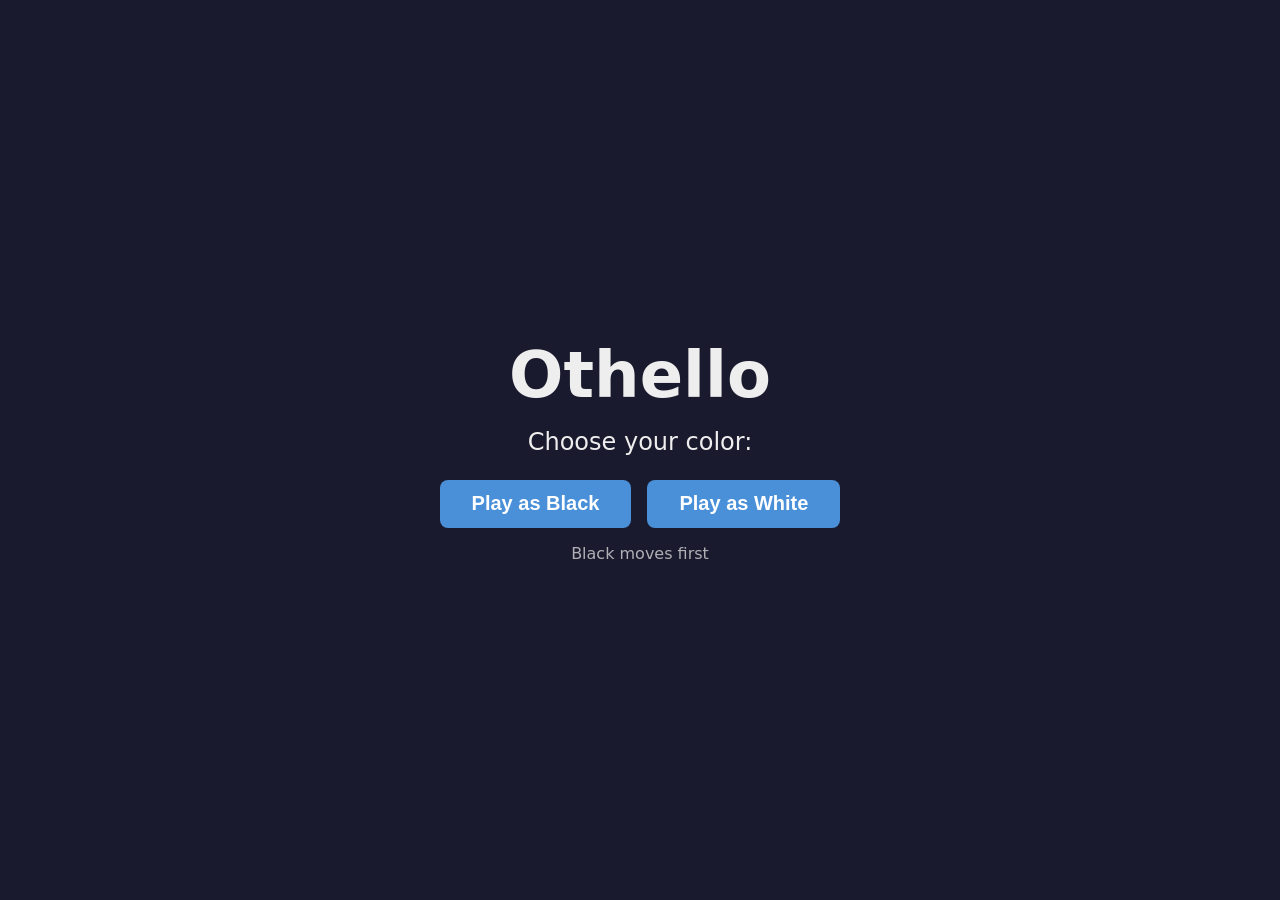
==== static/index.html @ 9faa06e0 "Move non-generated static files to static directory.  www is now completely generated and the entire" ====
<!DOCTYPE html>
<html lang="en">
<head>
  <meta charset="UTF-8">
  <meta name="viewport" content="width=device-width, initial-scale=1">
  <title>Othello</title>
  <link rel="stylesheet" href="./style.css">
</head>
<body>

  <!-- Screen 1: Color Selection -->
  <div id="screen-select" class="screen active">
    <h1>Othello</h1>
    <p class="prompt">Choose your color:</p>
    <div class="color-buttons">
      <button id="btn-black" class="color-btn">Play as Black</button>
      <button id="btn-white" class="color-btn">Play as White</button>
    </div>
    <p class="note">Black moves first</p>
  </div>

  <!-- Screen 2: Game Board -->
  <div id="screen-game" class="screen">
    <div class="game-layout">
      <div class="score-bar">
        <span id="score-black">Black: 2</span>
        <span id="score-white">White: 2</span>
      </div>
      <div class="board-area">
        <canvas id="board-canvas"></canvas>
      </div>
      <div class="status-bar">
        <span id="status-text">Thinking...</span>
      </div>
    </div>
  </div>

  <!-- Screen 3: Game Over -->
  <div id="screen-over" class="screen">
    <h2 id="result-text">You win!</h2>
    <p id="final-score">Final score: Black 32 - White 32</p>
    <button id="btn-play-again" class="color-btn">Play Again</button>
  </div>

  <script type="module" src="./main.js"></script>
</body>
</html>
---- static/style.css ----
/* www/style.css */

*, *::before, *::after { box-sizing: border-box; margin: 0; padding: 0; }

html, body {
  height: 100%;
  font-family: system-ui, sans-serif;
  background: #1a1a2e;
  color: #eee;
  overflow: hidden; /* no scroll — everything fits in viewport */
}

/* ── Screen management ───────────────────────────────────────── */
.screen { display: none; }
.screen.active { display: flex; flex-direction: column; align-items: center;
                 justify-content: center; height: 100dvh; }

/* ── Color selection screen ──────────────────────────────────── */
h1 { font-size: clamp(2rem, 8vw, 4rem); margin-bottom: 1rem; }
.prompt { font-size: clamp(1rem, 4vw, 1.5rem); margin-bottom: 1.5rem; }
.note   { font-size: clamp(0.8rem, 3vw, 1rem); margin-top: 1rem; opacity: 0.7; }

.color-buttons { display: flex; gap: 1rem; flex-wrap: wrap; justify-content: center; }

.color-btn {
  min-width: 48px; min-height: 48px;
  padding: 0.75rem 2rem;
  font-size: clamp(1rem, 4vw, 1.25rem);
  border: none; border-radius: 8px; cursor: pointer;
  background: #4a90d9; color: #fff; font-weight: bold;
  transition: background 0.15s;
}
.color-btn:hover { background: #357abd; }

/* ── Game layout — portrait (default) ───────────────────────── */
.game-layout {
  display: flex;
  flex-direction: column;
  height: 100dvh;
  width: 100%;
  align-items: center;
}

.score-bar, .status-bar {
  width: 100%;
  padding: 0.5rem 1rem;
  font-size: clamp(1rem, 3vw, 1.25rem);
  text-align: center;
  flex-shrink: 0;
}
.score-bar { display: flex; justify-content: space-around; gap: 1rem; }

.board-area {
  flex: 1;
  display: flex;
  align-items: center;
  justify-content: center;
  width: 100%;
  overflow: hidden;
}

#board-canvas {
  /* Square: limited by available width OR available height, whichever is smaller */
  width:  min(100%, 100cqh);
  height: min(100%, 100cqw);
  aspect-ratio: 1;
  touch-action: none; /* prevent scroll-on-drag on mobile */
}

/* ── Game layout — landscape ─────────────────────────────────── */
@media (orientation: landscape) {
  .game-layout {
    display: grid;
    grid-template-columns: auto 1fr;
    grid-template-rows: 1fr 1fr;
  }

  /* Board spans both rows on the left */
  .board-area {
    grid-column: 1;
    grid-row: 1 / 3;
    height: 100dvh;
    width: auto;
  }
  #board-canvas {
    width: auto;
    height: 100dvh;
    aspect-ratio: 1;
  }

  /* Score and status stack in the right column */
  .score-bar {
    grid-column: 2;
    grid-row: 1;
    width: auto;
    padding: 1rem;
    align-self: end;
  }
  .status-bar {
    grid-column: 2;
    grid-row: 2;
    width: auto;
    padding: 1rem;
    align-self: start;
  }
}

/* ── Game over screen ────────────────────────────────────────── */
#screen-over h2   { font-size: clamp(1.5rem, 6vw, 3rem); margin-bottom: 1rem; }
#screen-over p    { font-size: clamp(1rem, 4vw, 1.5rem); margin-bottom: 2rem; }
#btn-play-again   { width: min(80vw, 300px); }
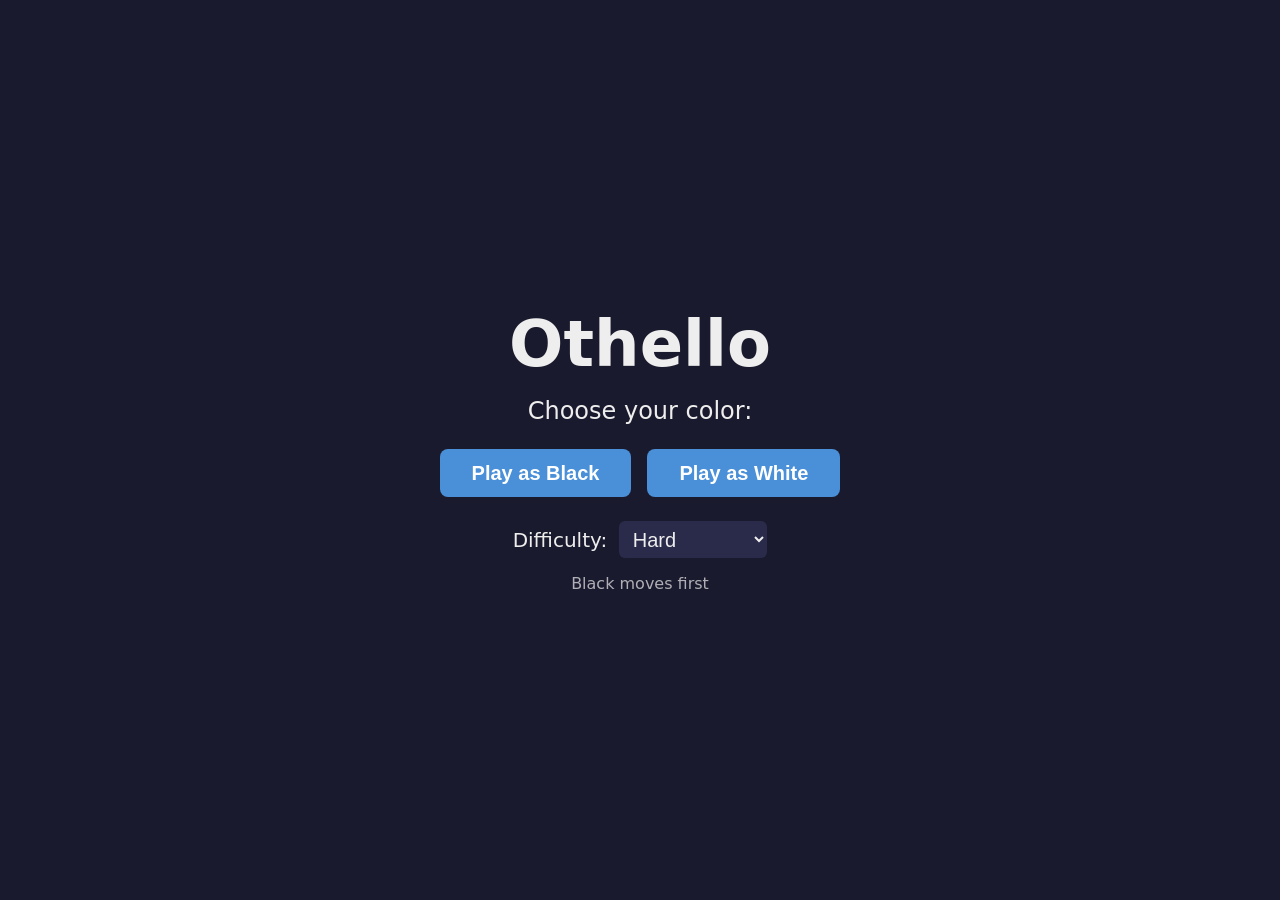
==== commit 3d4615af: "Add levels from easy to mega-brutal (default to hard).  Add an emoji which is happy when the min-max" ====
--- a/static/index.html
+++ b/static/index.html
@@ -16,6 +16,16 @@
       <button id="btn-black" class="color-btn">Play as Black</button>
       <button id="btn-white" class="color-btn">Play as White</button>
     </div>
+    <div class="difficulty-row">
+      <label for="difficulty">Difficulty:</label>
+      <select id="difficulty">
+        <option value="2">Easy</option>
+        <option value="3">Medium</option>
+        <option value="5" selected>Hard</option>
+        <option value="7">Brutal</option>
+        <option value="10">Mega-Brutal</option>
+      </select>
+    </div>
     <p class="note">Black moves first</p>
   </div>
 
@@ -24,6 +34,7 @@
     <div class="game-layout">
       <div class="score-bar">
         <span id="score-black">Black: 2</span>
+        <span id="ai-emoji"></span>
         <span id="score-white">White: 2</span>
       </div>
       <div class="board-area">
--- a/static/style.css
+++ b/static/style.css
@@ -32,6 +32,21 @@
 }
 .color-btn:hover { background: #357abd; }
 
+.difficulty-row {
+  display: flex; align-items: center; gap: 0.75rem;
+  margin-top: 1.5rem;
+  font-size: clamp(1rem, 4vw, 1.25rem);
+}
+.difficulty-row select {
+  font-size: inherit;
+  padding: 0.4rem 0.6rem;
+  border-radius: 6px;
+  border: none;
+  background: #2a2a4a;
+  color: #eee;
+  cursor: pointer;
+}
+
 /* ── Game layout — portrait (default) ───────────────────────── */
 .game-layout {
   display: flex;
@@ -48,7 +63,8 @@
   text-align: center;
   flex-shrink: 0;
 }
-.score-bar { display: flex; justify-content: space-around; gap: 1rem; }
+.score-bar { display: flex; justify-content: space-around; gap: 1rem; align-items: center; }
+#ai-emoji { font-size: clamp(1.5rem, 5vw, 2.5rem); line-height: 1; }
 
 .board-area {
   flex: 1;
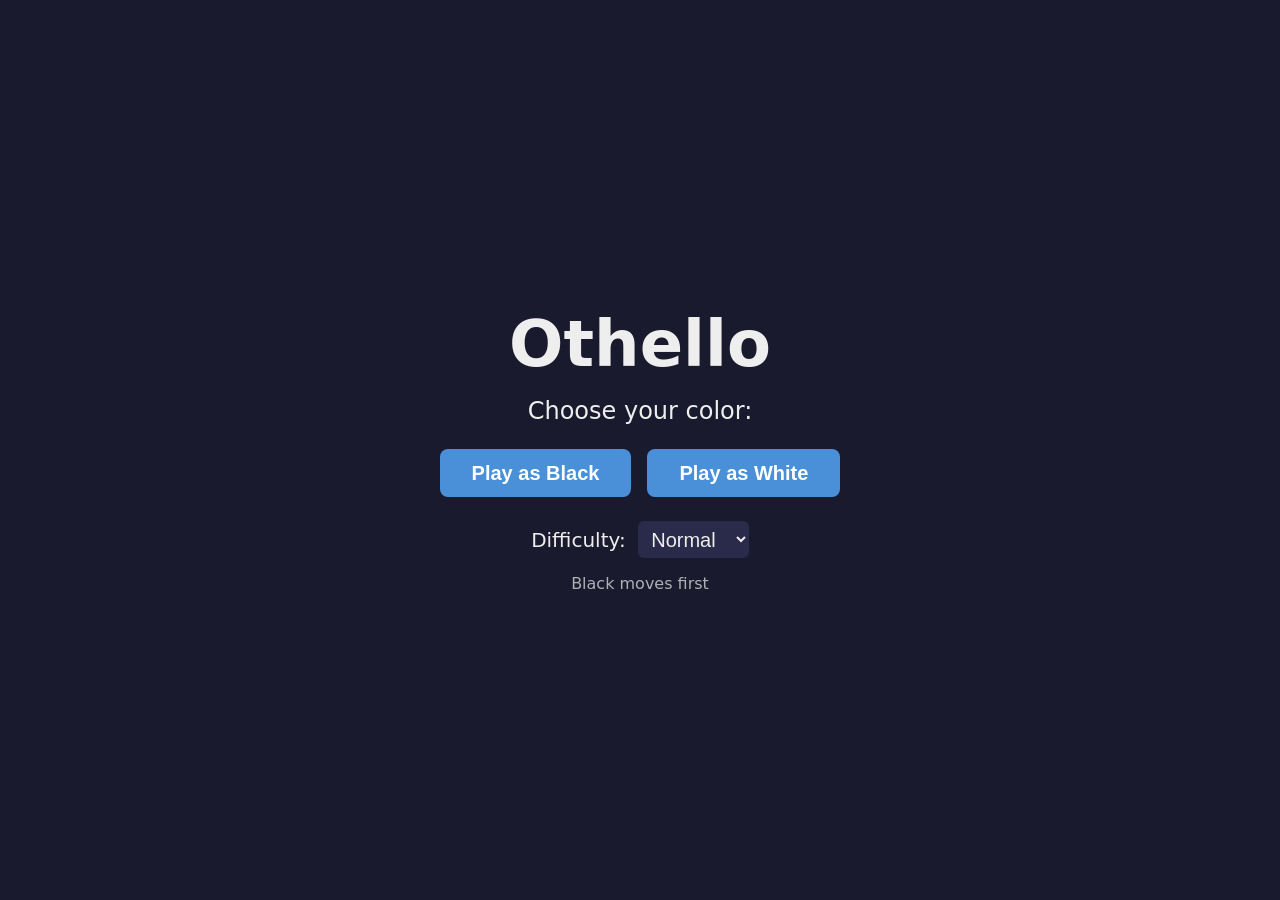
==== commit 1e2f8ae2: "Change depth of 5 from "Hard" to "Normal".  Change README.md to include a link to the GitHub page wi" ====
--- a/static/index.html
+++ b/static/index.html
@@ -21,9 +21,9 @@
       <select id="difficulty">
         <option value="2">Easy</option>
         <option value="3">Medium</option>
-        <option value="5" selected>Hard</option>
-        <option value="7">Brutal</option>
-        <option value="10">Mega-Brutal</option>
+        <option value="5" selected>Normal</option>
+        <option value="7">Hard</option>
+        <option value="10">Brutal</option>
       </select>
     </div>
     <p class="note">Black moves first</p>
